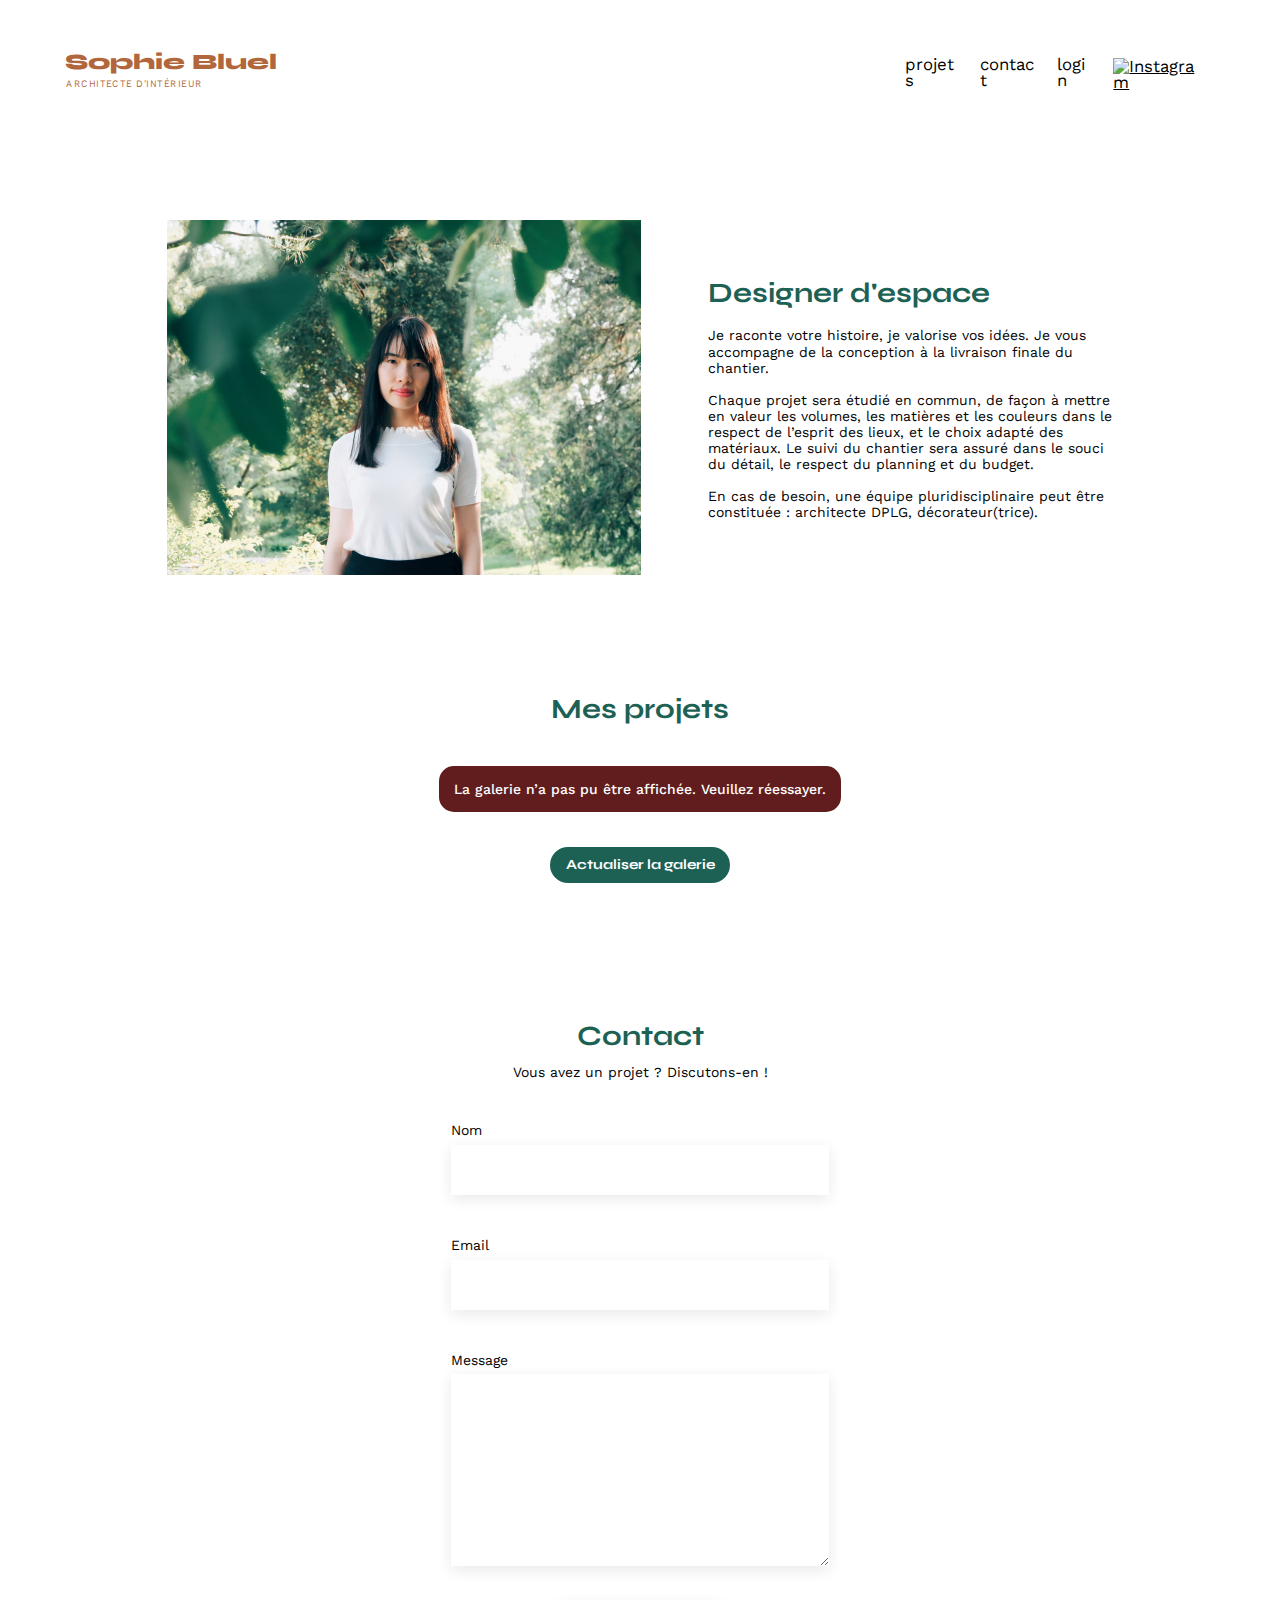
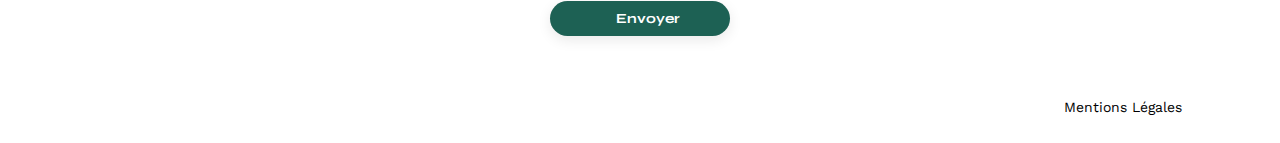
==== FrontEnd/index.html @ 15d053c8 "(minor changes)" ====
<!DOCTYPE html>
<html lang="fr">

<head>
    <meta charset="UTF-8">
    <title>Sophie Bluel - Architecte d'intérieur</title>
    <meta name="viewport" content="width=device-width, initial-scale=1.0">
    <link rel="preconnect" href="https://fonts.googleapis.com">
    <link rel="preconnect" href="https://fonts.gstatic.com" crossorigin>
    <link
        href="https://fonts.googleapis.com/css2?family=Syne:wght@400;500;700;800&family=Work+Sans:wght@400;500;700;800&display=swap"
        rel="stylesheet">
    <meta name="description"
        content="Sophie Bluel est l'architecte d'intérieur pour faire briller vos idées. Retrouvez ici ses meilleures conceptions : objets, appartements, hôtels et restaurants !">
    <link rel="stylesheet" href="./assets/style.css">

    <script src="./assets/js/modules/config.js" defer></script>
    <script src="./assets/js/modules/errorHandling/failedToLoad.js" defer></script>
    <script src="./assets/js/modules/gui/errorBox.js" defer></script>
    <script src="./assets/js/modules/gui/toast.js" defer></script>
    <script src="./assets/js/modules/localStorage/localStorage.js" defer></script>
    <script src="./assets/js/modules/crud/crud.js" defer></script>
    <script src="./assets/js/modules/context/userContext.js" defer></script>
    <script src="./assets/js/modules/context/galleryCacheContext.js" defer></script>
    <script src="./assets/js/modules/gui/editor.js" defer></script>
    <script src="./assets/js/gallery.js" defer></script>
</head>

<body>
    <header id="header">
        <div class="editor-banner-wrapper is-editor-element hidden-editor-element" aria-hidden="true">
            <div class="editor-banner prevent-select is-editor-element hidden-editor-element" aria-hidden="true">
                <div class="editor-banner-component">
                    <img class="edit-icon" src="./assets/icons/button-edit-white.svg" alt="Icône de l'éditeur">
                    <span class="editor-banner-label">Mode édition</span>
                    <button class="is-btn is-narrow confirm-changes-btn close-editor">publier les changements</button>
                </div>
            </div>
        </div>
        <section class="header">
            <h1 class="prevent-select">Sophie Bluel <span>Architecte d'intérieur</span></h1>
            <nav class="navbar-menu">
                <ul class="navbar-menu-elements">
                    <li><a href="./index.html" class="navbar-item reset-text-decoration">projets</a></li>
                    <li><a href="./index.html#contact" class="navbar-item reset-text-decoration"
                            onclick="scrollToFooter()">contact</a></li>
                    <li><a href="./login.html" class="navbar-item reset-text-decoration" id="log-user-btn">login</a>
                    </li>
                    <li><a href="https://instagram.com/" target="_blank" rel="nofollow"><img
                                src="./assets/icons/button-instagram.svg" alt="Instagram" class="navbar-img"></a></li>
                </ul>
            </nav>
        </section>
    </header>
    <div class="main-wrapper">
        <main id="main" class="main">
            <div id="introduction" class="introduction">
                <figure class="introduction-figure">
                    <img class="introduction-picture" src="./assets/images/sophie-bluel.png"
                        alt="Photo de Sophie Bluel">
                    <div class="prevent-select edit-component introduction-img-btn is-editor-element hidden-editor-element"
                        aria-hidden="true"><a href="#" class="open-editor"><img class="edit-icon"
                                src="./assets/icons/button-edit-black.svg"
                                alt="Icône de l'éditeur"><span>modifier</span></a>
                    </div>
                </figure>
                <article class="introduction-article">
                    <div class="prevent-select edit-component description-edit-btn is-editor-element hidden-editor-element"
                        aria-hidden="true"><a href="#" class="open-editor"><img class="edit-icon"
                                src="./assets/icons/button-edit-black.svg"
                                alt="Icône de l'éditeur"><span>modifier</span></a>
                    </div>
                    <div class="introduction-article-container">
                        <h2>Designer d'espace</h2>
                        <p>Je raconte votre histoire, je valorise vos idées. Je vous accompagne de la conception à la
                            livraison
                            finale du chantier.</p>
                        <p>Chaque projet sera étudié en commun, de façon à mettre en valeur les volumes, les matières et
                            les
                            couleurs dans le respect de l’esprit des lieux, et le choix adapté des matériaux. Le suivi
                            du
                            chantier sera assuré dans le souci du détail, le respect du planning et du budget.</p>
                        <p>En cas de besoin, une équipe pluridisciplinaire peut être constituée : architecte DPLG,
                            décorateur(trice).</p>
                    </div>
                </article>
            </div>
            <section id="portfolio" class="portfolio">
                <div class="portfolio-title-wrapper">
                    <h2>Mes projets</h2>
                    <div class="prevent-select edit-component gallery-edit-btn is-editor-element hidden-editor-element"
                        aria-hidden="true"><a href="#" class="open-editor"><img class="edit-icon"
                                src="./assets/icons/button-edit-black.svg"
                                alt="Icône de l'éditeur"><span>modifier</span></a>
                    </div>
                </div>
                <nav id="filter-by-category-component" class="filter-by-category-component hide-when-editor-enabled">
                    <!-- Dynamic Content -->
                </nav>
                <div id="gallery-component" class="gallery">
                    <!-- Dynamic Content -->
                </div>
            </section>
            <section id="contact" class="contact form">
                <h2>Contact</h2>
                <p>Vous avez un projet ? Discutons-en !</p>
                <form action="#" method="post">
                    <label for="name">Nom</label>
                    <input type="text" name="name" id="name" required>
                    <label for="email">Email</label>
                    <input type="email" name="email" id="email" required>
                    <label for="message">Message</label>
                    <textarea name="message" id="message" cols="30" rows="11" required></textarea>
                    <input type="submit" value="Envoyer" class="is-btn is-narrow">
                </form>
            </section>
            <div id="toasts-component" class="toasts-component">
                <!-- Dynamic Content -->
            </div>

            <div class="editor-component modal-wrapper" aria-hidden="true" aria-labelledby="modal-title">
                <div class="modal">
                    <div class="modal-head">
                        <button class="editor-head-gui-element modal-go-back-editor"><img src="./assets/icons/button-back.svg" alt="Bouton retour"></a>
                        <button class="editor-head-gui-element close-editor"><img src="./assets/icons/button-close.svg" alt="Bouton fermer"></a>
                    </div>
                    <div class="modal-content">
                        <div class="modal-dynamic-content modal-state-1">
                            <div class="modal-dynamic-content-main">
                            <h1 id="modal-title">Galerie photo</h1>
                            <div class="modal-gallery">
                                <!-- Dynamic Content -->
                            </div>
                            </div>
                            <div class="modal-bottom">
                                <hr>
                                <button class="is-btn is-narrow modal-add-work-button">Ajouter une photo</button>
                                <div class="modal-gallery-delete-all-button-wrapper">
                                    <a href="#" class="modal-gallery-delete-all-button">Supprimer la galerie</a>
                                </div>
                            </div>
                        </div>

                        <div class="modal-dynamic-content modal-state-2">
                            <h1 id="modal-title">Ajout photo</h1>
                            <div class="add-photo-box">
                                <div class="add-photo-box-placeholder">
                                    <img class="picture-placeholder" src="./assets/icons/placeholder-picture.svg"
                                        alt="Bouton ajouter une image">
                                    <button>+ Ajouter photo</button>
                                    <p>jpg, png : 4mo max</p>
                                </div>
                            </div>
                            <form action="#" method="post" class="send-img form">
                                <label for="name">Titre</label>
                                <input type="text" name="name" id="name" required>
                                <label for="category-select">Catégorie</label>
                                <select class="select" name="categories" id="category-select">
                                    <option value="" selected disabled hidden></option>
                                    <option value="category-1">Objets</option>
                                    <option value="category-2">Appartements</option>
                                    <option value="category-3">Hôtels & restaurants</option>
                                </select>
                                <hr>
                                <button class="is-btn is-narrow">Valider</button>
                            </form>
                        </div>
                    </div>
                </div>
            </div>
        </main>

        <footer class="footer">
            <nav>
                <ul>
                    <li><a href="#" class="reset-text-decoration">Mentions Légales</a></li> <!-- {ToDo: not the scope of the project's iteration} -->
                </ul>
            </nav>
        </footer>
    </div>
</body>

</html>
---- FrontEnd/assets/style.css ----
/*
   [CSS] Sophie Bluel Portfolio v1.0
   This codebase is designed for the lastest Gecko & Blink based browsers only.
   Free for non commercial and commercial use. Just beware of cheating if you're into OC... 😏
   Use CTRL+F `§` & CTRL+F `***` to navigate throughout this CSS file sections.
   {REM} Responsive is NOT required in this project. -> 0 responsive behaviour.
*/

/*** A. Macro */
/* ⚙️ [§ A.1) Global Configuration] */
/* (You can edit the lines which are underneath this one as you wish) */
:root {
    /* Configuration.globalLayout => Font */
    --portfolio-body-font: 'Work Sans';
    --portfolio-titles-font: 'Syne';

    /* Configuration.globalLayout => Font size */
    --portfolio-body-font-size: .874em;

    /* Configuration.globalLayout => Font weight aliases */
    --portfolio-fw-regular: 400;
    --portfolio-fw-semibold: 500;
    --portfolio-fw-bold: 700;
    --portfolio-fw-bolder: 800;

    /* Configuration.chart => Static Colors */
    --portfolio-colors-white: #FFF;
    --portfolio-colors-black: #000;
    --portfolio-colors-green: #1D6154;
    --portfolio-colors-brown: #B1663C;
    --portfolio-colors-red: #D65353;

    /* Configuration.chart => FX Colors */
    --portfolio-colors-darkgreen: #0E2F28;
    --portfolio-colors-orange: #61381D;
    --portfolio-colors-blue: #1D4361;
    --portfolio-colors-darkred: #611D1D;

    /* Configuration.globalLayout => Margins/max-width */
    --portfolio-page-margin: 50px;
    --portfolio-max-width: 1140px;

    /* Configuration.globalLayout => Navbar */
    --portfolio-navbar-item-hover-fw: var(--portfolio-fw-bold);

    /* Configuration.globalLayout => Buttons */
    --portfolio-chart-button-font-color: var(--portfolio-colors-white);
    --portfolio-chart-button-bg-color: var(--portfolio-colors-green);
    --portfolio-chart-button-bg-color-hover: var(--portfolio-colors-darkgreen);
    --portfolio-chart-button-default-font-weight: var(--portfolio-fw-bold);

    /* Configuration.filtersLayout */
    --portfolio-chart-active-filter-button-bg-hover: var(--portfolio-colors-green);
    --portfolio-chart-active-filter-button-bg-color: var(--portfolio-colors-white);
    --portfolio-chart-inactive-filter-button-bg: var(--portfolio-colors-white);
    --portfolio-chart-inactive-filter-button-bg-hover: var(--portfolio-colors-green);
    --portfolio-chart-inactive-filter-button-font-color: var(--portfolio-colors-green);

    /* Configuration.boxesLayout */
    --portfolio-chart-info-box-bg-color: var(--portfolio-colors-blue);
    --portfolio-chart-error-box-bg-color: var(--portfolio-colors-darkred);
    --portfolio-chart-warning-box-bg-color: var(--portfolio-colors-orange);
    --portfolio-chart-box-bg-color: var(--portfolio-colors-green);

    /* Configuration.titlesLayout */
    --portfolio-title-fw: var(--portfolio-fw-bolder);
    --portfolio-title-color: var(--portfolio-colors-brown);
    --portfolio-chart-title-default-font-weight: var(--portfolio-fw-bold);

    /* Configuration.subtitlesLayout */
    --portfolio-chart-subtitle-font-color: var(--portfolio-colors-green);

    /* Configuration.editorBanner */
    --portfolio-editorbanner-bg-color: var(--portfolio-colors-black);
    --portfolio-editorbanner-font-color: var(--portfolio-colors-white);

    /* Configuration.editorBanner => Confirm changes button */
    --portfolio-editorbanner-confirm-changes-btn-bg-color: var(--portfolio-colors-white);
    --portfolio-editorbanner-confirm-changes-btn-font-color: var(--portfolio-colors-black);
    --portfolio-editorbanner-confirm-changes-btn-bg-color-hover: var(--portfolio-colors-darkgreen);
    --portfolio-editorbanner-confirm-changes-btn-font-color-hover: var(--portfolio-colors-white);
    --portfolio-editorbanner-confirm-changes-btn-padding: .75em 1.65em;
    --portfolio-editorbanner-min-height: 60px;

    /* Configuration.modal => Delete button color */
    --portfolio-modal-delete-button-font-color: var(--portfolio-colors-red);
}

/* 🧰 [§ A.2) i. Reset CSS => 📖 https://tinyurl.com/reset-css] */
* {
    box-sizing: border-box;
    /* [📖 https://tinyurl.com/border-box] */
    min-width: 0;
    /* [📖 https://tinyurl.com/flex-min-width-0] */
    margin: 0;
    padding: 0;
    font: inherit;
    color: inherit;
    font-size: 100%;
    vertical-align: baseline;
}

body {
    display: flex;
    flex-direction: column;
    min-height: 100vh;
    margin: auto;
    font-family: var(--portfolio-body-font), sans-serif;
    font-size: var(--portfolio-body-font-size);
    line-height: 1rem;
    font-weight: var(--portfolio-fw-regular);
    overflow-wrap: break-word;
}

ol,
ul {
    list-style-type: none;
}

/* ✨ [§ A.3) Animations] */
@keyframes galleryFadeIn {
    0% {
        opacity: 0;
    }

    25% {
        opacity: 0;
    }

    100% {
        opacity: 1;
    }
}

@keyframes galleryLoading {
    0% {
        opacity: .8;
    }

    100% {
        opacity: .2;
    }
}

.toasts-component>.is-toast:nth-child(1) {
    --nth-child: 1;
}

.toasts-component>.is-toast:nth-child(2) {
    --nth-child: 2;
}

.toasts-component>.is-toast:nth-child(3) {
    --nth-child: 3;
}

.toasts-component>.is-toast:nth-child(4) {
    --nth-child: 4;
}

.toasts-component>.is-toast:nth-child(n + 5) {
    --nth-child: 5;
}

.gallery>.gallery-figure:nth-child(1) {
    --nth-child: 1;
}

.gallery>.gallery-figure:nth-child(2) {
    --nth-child: 2;
}

.gallery>.gallery-figure:nth-child(3) {
    --nth-child: 3;
}

.gallery>.gallery-figure:nth-child(4) {
    --nth-child: 4;
}

.gallery>.gallery-figure:nth-child(n + 5) {
    --nth-child: 5;
}

.gallery>.gallery-figure {
    animation: galleryFadeIn calc(.4s * var(--nth-child)) ease-in;
}

body > *:not(header, .modal-wrapper) {
    animation: galleryFadeIn .7s ease-in-out;
}

.header {
    animation: galleryFadeIn .4s ease-in-out;
}

/* 🧰 [§ A.4) Utilitary classes] */
.is-btn {
    --_background-color: var(--portfolio-chart-button-bg-color);
    font-family: var(--portfolio-titles-font), serif;
    font-weight: var(--portfolio-chart-button-default-font-weight);
    color: var(--portfolio-chart-button-font-color);
    background-color: var(--_background-color);
    border-color: var(--_background-color);
    margin: 2em auto;
    width: 180px;
    text-align: center;
    margin-top: 35px;
    border-radius: 60px;
    border: none;
    padding: 10px;
}

.is-btn:hover {
    --_background-color: var(--portfolio-chart-button-bg-color-hover);
    cursor: pointer;
    color: var(--portfolio-chart-button-font-color);
}

.reset-text-decoration {
    text-decoration: none;
    color: inherit;
}

.prevent-select {
    user-select: none;
}

/* ⛔ Do NOT edit the code BELOW this line unless you know what you are doing */
/* ⛔ Do NOT edit the code BELOW this line unless you know what you are doing */
/* ⛔ Do NOT edit the code BELOW this line unless you know what you are doing */

/*** B. Desktop */
/* 📚 [§ B.1) Semantic tags] */
section {
    margin: var(--portfolio-page-margin) 0;
}

h1 {
    display: flex;
    flex-direction: column;
    font-family: var(--portfolio-titles-font), serif;
    font-size: 1.58em;
    font-weight: var(--portfolio-title-fw);
    color: var(--portfolio-title-color);
    line-height: 1em;
}

h1>span {
    position: relative;
    text-transform: uppercase;
    font-family: var(--portfolio-body-font), sans-serif;
    font-weight: var(--portfolio-fw-regular);
    font-size: .45em;
    letter-spacing: .1em;
    transform: scale(.92, 1);
    left: -3.5%;
}

h2 {
    font-size: 2em;
}

h2,
h3,
h4,
h5,
h6 {
    font-family: var(--portfolio-titles-font), serif;
    font-weight: var(--portfolio-chart-title-default-font-weight);
    color: var(--portfolio-chart-inactive-filter-button-font-color);
}

/* 🏷️ [§ B.2) Other HTML Tags styling] */
a:hover {
    color: var(--portfolio-title-color);
}

/*** C. Website base */
/* 🍬 [§ C.1) Wrapper] */
.main-wrapper {
    width: var(--portfolio-max-width);
    display: flex;
    flex-direction: column;
    flex: 1;
    margin: auto;
    margin-bottom: 0;
    margin-top: 0;
}

/* 🍔 [§ C.2) Navbar] */
.header {
    --_margin-delta: 22px;
    display: flex;
    justify-content: space-between;
    margin: var(--portfolio-page-margin) auto;
    min-width: 1150px;
    max-width: var(--portfolio-max-width);
}

.navbar-menu-elements>* {
    padding: 0 10px;
    font-size: 1.2em;
}

.navbar-item:hover {
    font-weight: var(--portfolio-navbar-item-hover-fw);
    color: inherit;
}

.navbar-menu {
    display: flex;
    align-items: center;
    height: 42px;
}

.navbar-menu-elements .navbar-img {
    --_height: 21px;
    position: relative;
    height: var(--_height);
    top: calc(var(--_height) * .1);
}

.navbar-menu-elements {
    display: flex;
    align-items: center;
    list-style-type: none;
    justify-content: space-between;
    width: 320px;
}

/* 👋 [§ C.3) Introduction section] */
.introduction {
    display: flex;
    align-items: center;
    justify-content: space-between;
    margin-bottom: calc(var(--portfolio-page-margin) * 2.5);
    margin-top: calc(var(--portfolio-page-margin) * 1.5);
}

.introduction .introduction-figure {
    flex-basis: 53%;
}

.introduction .introduction-picture {
    display: block;
    height: auto;
    width: 94.5%;
}

.introduction-article {
    display: flex;
    position: relative;
    flex-direction: column;
    align-self: stretch;
    top: 65px;
    max-width: 42.8%;
    height: 30%;
}

.introduction-article p {
    margin-top: 5px;
}

.introduction-article-container {
    position: relative;
    display: flex;
    flex-direction: column;
    align-self: stretch;
    line-height: 1.15em;
    gap: .8em;
}

.introduction-article-container h2 {
    margin-bottom: 10px;
}

/* ✅ [§ C.4) i. Filters component] */
.filter-by-category-component {
    display: flex;
    justify-content: center;
    gap: 0 1em;
}

.filter-btn {
    border: 1px solid var(--portfolio-chart-inactive-filter-button-font-color);
    font-size: 1em;
    margin: 0;

    color: var(--portfolio-chart-inactive-filter-button-font-color);
    background-color: var(--portfolio-chart-inactive-filter-button-bg);
    padding: 8px 1%;
    min-width: 100px;
}

.filter-btn:hover {
    color: var(--portfolio-chart-button-font-color);
    background-color: var(--portfolio-chart-button-bg-color-hover);
    border-color: var(--portfolio-chart-button-bg-color-hover);
}

.filter-btn.is-active {
    background-color: var(--portfolio-chart-active-filter-button-bg-hover);
    border-color: var(--portfolio-chart-active-filter-button-bg-hover);
    color: var(--portfolio-chart-active-filter-button-bg-color);
}

/* 🖼️ [§ C.4) ii. Portfolio section] */
.main {
    width: 83%;
    margin: auto;
    margin-top: 0;
}

.portfolio {
    margin-bottom: calc(var(--portfolio-page-margin) * 1.3);
}

.portfolio-title-wrapper {
    position: relative;
    display: flex;
    justify-content: center;
    margin-bottom: 3.5em;
}

.gallery {
    width: 100%;
    display: grid;
    grid-template-columns: repeat(3, 1fr);
    grid-column-gap: .9rem;
    grid-row-gap: 20px;
    margin-top: 3.7em;
}

.gallery.failed-to-fetch {
    display: flex;
    justify-content: center;
}

.gallery-figure {
    margin: auto;
}

.gallery-figure img {
    height: 407px;
    width: 305px;
    object-fit: cover;
    margin-bottom: .5em;
}

/* ✉️ [§ C.5) Contact section] */
.form {
    display: flex;
    flex-direction: column;
    margin: auto;
    align-items: center;
}

.form h2 {
    margin-bottom: 20px;
}

.form form {
    text-align: left;
    display: flex;
    flex-direction: column;
    width: 40%;
}

.form input {
    height: 50px;
    font-size: 1.2em;
    border: none;
    box-shadow: 0px 4px 14px rgba(0, 0, 0, .09);
    text-indent: 12pt;
}

.form label {
    margin: 3em 0 .5em 0;
}

.form textarea {
    border: none;
    box-shadow: 0px 4px 14px rgba(0, 0, 0, .09);
    padding: 8px;
}

.form input.is-narrow {
    height: 35px;
    font-size: 1em;
}

/*** D. Dynamic components */
/* 📦 [§ D.1) Boxes] */
.is-box {
    background-color: var(--portfolio-chart-buttons-font-color);
    color: var(--portfolio-chart-button-font-color);
    font-weight: var(--portfolio-fw-semibold);
    padding: 15px;
    border-radius: 15px;
    max-width: 45vw;
    margin: auto;
    text-align: center;
}

.is-box.error-box {
    background-color: var(--portfolio-chart-error-box-bg-color);
}

.is-box.warning-box {
    background-color: var(--portfolio-chart-warning-box-bg-color);
}

/* 🥞 [§ D.2) Toasts] */
.toasts-component {
    display: flex;
    flex-direction: column;
    align-items: center;
    position: absolute;
    bottom: 0;
    left: 0;
    width: 100%;
}

.is-toast {
    --_default-min-width: 250px;
    --_delta: 50px;
    --_fadein-duration: .5s;
    --_fadeout-duration: 1s;
    --_movein-duration: .7s;
    --_moveout-duration: 1s;
    opacity: 0;
    margin: auto;
    font-weight: var(--portfolio-fw-semibold);
    min-width: var(--_default-min-width);
    background-color: var(--portfolio-chart-box-bg-color);
    color: var(--portfolio-chart-button-font-color);
    text-align: center;
    border-radius: 2px;
    padding: 16px;
    z-index: 2;
    bottom: 0;
    position: fixed;
    transition: bottom var(--_movein-duration), opacity var(--_fadeout-duration);
}

.is-toast.show {
    opacity: 1;
    bottom: calc(var(--_delta) * var(--nth-child));
    transition: bottom var(--_moveout-duration), opacity var(--_fadein-duration);
}

.is-toast.error-box {
    background-color: var(--portfolio-chart-error-box-bg-color);
}

.is-toast.warning-box {
    background-color: var(--portfolio-chart-warning-box-bg-color);
}

.is-toast.info-box {
    background-color: var(--portfolio-chart-info-box-bg-color);
}

/*** E. Footer */
.footer {
    display: flex;
    align-items: flex-end;
    justify-content: flex-end;
    align-self: flex-end;
    margin: 2em;
    margin-top: 2.5em;
}

/*** F. Editor */
/* 🔝 [§ F. 1) Editor banner] */
.editor-banner-wrapper {
    position: relative;
    min-height: var(--portfolio-editorbanner-min-height);
}

.editor-banner {
    display: flex;
    position: fixed;
    justify-content: center;
    align-items: center;
    min-height: var(--portfolio-editorbanner-min-height);
    min-width: 100%;
    z-index: 1;
    background-color: var(--portfolio-editorbanner-bg-color);
    color: var(--portfolio-editorbanner-font-color);
}

.editor-banner-component {
    display: flex;
    justify-content: center;
    align-items: center;
    height: 63.33%;
    width: 367px;
}

.editor-banner-component .editor-banner-label {
    font-size: 1.1em;
    font-weight: var(--portfolio-fw-regular);
}

.confirm-changes-btn {
    font-family: var(--portfolio-body-font), sans-serif;
    font-size: 1em;
    width: auto;
    padding: var(--portfolio-editorbanner-confirm-changes-btn-padding);
    margin: auto;
    margin-right: 0;
    background-color: var(--portfolio-editorbanner-confirm-changes-btn-bg-color);
    color: var(--portfolio-editorbanner-confirm-changes-btn-font-color);
}

.confirm-changes-btn:hover {
    background-color: var(--portfolio-editorbanner-confirm-changes-btn-bg-color-hover);
    color: var(--portfolio-editorbanner-confirm-changes-btn-font-color-hover);
}

/* 👁️ [§ F. 2) Visibility default state] */
.hidden-editor-element {
    visibility: hidden !important;
    min-height: 1px !important;
    max-height: 1px !important;
}

/* ✍️ [§ F. 3) Edit buttons] */
.edit-icon {
    height: 19px;
    width: auto;
    margin-left: 0;
    margin-right: 10px;
}

.edit-component {
    display: flex;
    align-items: center;
}

.edit-component span {
    position: relative;
    top: 1px;
}

.open-editor {
    display: flex;
    align-items: center;
    text-decoration: none;
}

.open-editor:hover {
    font-weight: var(--portfolio-navbar-item-hover-fw);
    color: inherit;
}

.editor-banner-component .edit-icon {
    position: relative;
    top: -.10em;
}

.description-edit-btn {
    position: absolute;
    top: -20%;
}

.edit-component.introduction-img-btn {
    position: relative;
    top: 15px;
}

.edit-component.gallery-edit-btn {
    position: absolute;
    right: 29%;
    top: -11%;
}

/*** G. Login Page */
.login {
    display: flex;
    align-items: center;
    margin: auto;
    margin-top: 100px;
}

.forgotten-password {
    color: inherit;
    font-weight: var(--portfolio-fw-semibold);
}

/*** H. Modal box */
.modal-wrapper {
    --_padding: 20px;

    position: fixed;
    display: flex;
    align-items: center;
    justify-content: center;
    top: var(--portfolio-editorbanner-min-height);
    left: 0;
    width: 100%;
    height: calc(100vh - var(--portfolio-editorbanner-min-height));
    background: rgba(0, 0, 0, .8);
}

.modal {
    position: relative;
    overflow: auto;
    width: 43.75vw;
    min-height: 74vh;
    max-height: calc(100vh - 95px);
    padding: 20px;
    background-color: #FFF;
    border-radius: 10px;
}

.modal h1 {
    font-size: 1.85em;
    color: inherit;
    font-family: var(--portfolio-body-font);
    font-weight: var(--portfolio-fw-regular);
    text-align: center;
    margin-bottom: 35px;
}

.modal hr {
    width: 100%;
    margin-top: 50px;
    opacity: .4;
}

.modal-dynamic-content {
    display: flex;
    flex-direction: column;
    justify-content: center;
    align-items: center;
    height: 100%;
}

.modal-dynamic-content-main {
    flex-basis: 100%;
    width: 100%;
    align-self: flex-start;
}

.modal .modal-gallery {
    display: grid;
    grid-template-columns: repeat(5, 1fr);
    grid-column-gap: .9rem;
    grid-row-gap: 20px;
}

.modal .modal-gallery img {
    width: 100%;
    height: 100%;
    object-fit: cover;
}

.modal .modal-gallery-element {
    position: relative;
    display: flex;
    flex-direction: column;
    min-width: 5vw;
    min-height: 100px;
}

.modal .modal-gallery-element-btns {
    width: 100%;
    position: absolute;
    display: flex;
    align-self: center;
    justify-content: flex-end;
    flex-wrap: wrap;
}

.modal .modal-gallery-element-btns a {
    background: var(--portfolio-editorbanner-bg-color);
    border-radius: 3px;
    margin-right: 3px;
    margin-top: 5px;
    height: 20px;
    width: 20px;
}

.modal .modal-gallery-element-btns img {
    height: 100%;
    width: 100%;
    object-fit: cover;
}

.modal .modal-gallery-element-img {
    margin-bottom: 2px;
}

.modal-bottom {
    width: 100%;
}

.modal-gallery-trash-btn {
    padding: 3px;
}

.modal-gallery-move-btn {
    padding: 2px;
}

.modal-head {
    position: relative;
    display: flex;
    width: 100%;
    justify-content: space-between;
}

.modal .modal-gallery-delete-all-button-wrapper {
    text-align: center;
}

.modal .modal-bottom button {
    display: flex;
    align-items: center;
    justify-content: center;
    width: 100%;
    max-width: 237px;
    margin: 2.4em auto;
    margin-bottom: 1.5em;
}

.modal .modal-bottom div {
    margin: auto;
    margin-bottom: 20px;
}

.modal .modal-gallery a {
    text-decoration: none;
    color: inherit;
    margin-top: 3px;
    font-size: .9em;
}

.modal .modal-gallery a:hover {
    font-weight: var(--portfolio-navbar-item-hover-fw);
}

.modal .modal-bottom a {
    text-decoration: none;
    color: var(--portfolio-modal-delete-button-font-color);
}

.send-img {
    display: flex;
    align-self: stretch;
    align-items: inherit;
    margin: auto;
}

.modal .add-photo-box {
    display: flex;
    flex-direction: column;
    justify-content: center;
    align-items: center;
    width: 100%;
    background: #E8F1F6;
    padding-bottom: 20px;
}

.modal .add-photo-box p {
    margin-top: 5px;
    font-size: .7em;
}

.modal .add-photo-box button {
    padding: .7em 2.5em;
    border: 0;
    border-radius: 50px;
    background-color: #CBD6DC;
    color: #306685;
}

.modal .picture-placeholder {
    object-fit: cover;
    margin: 2em 0;
    margin-bottom: 1em;
}

.modal .modal-content {
    width: 76%;
    height: calc(100% - 50px);
    margin: 0 auto;
}

/* Focus trap (hack in the matrix) */
.editor-banner:not(:focus-within) {
    background: rgb(0, 0, 1);
    transition: background 0.01s;
}

/* Focus trap (hack in the matrix) */
.modal-wrapper[aria-modal="true"]:not(:focus-within) {
    background: rgba(0, 0, 1, .8);
    transition: background 0.01s;
}

/*** I. Javascript patches, do NOT use it in your HTML */
.js-monkey-patch-flex-column {
    flex-direction: column !important;
}

.js-monkey-patch-display-flex {
    display: flex !important;
}

.js-monkey-patch-display-none {
    display: none !important;
}

.js-monkey-patch-loading {
    animation: galleryLoading .8s ease-in-out infinite !important;
}

.js-monkey-patch-remove-animations {
    animation: none !important;
}
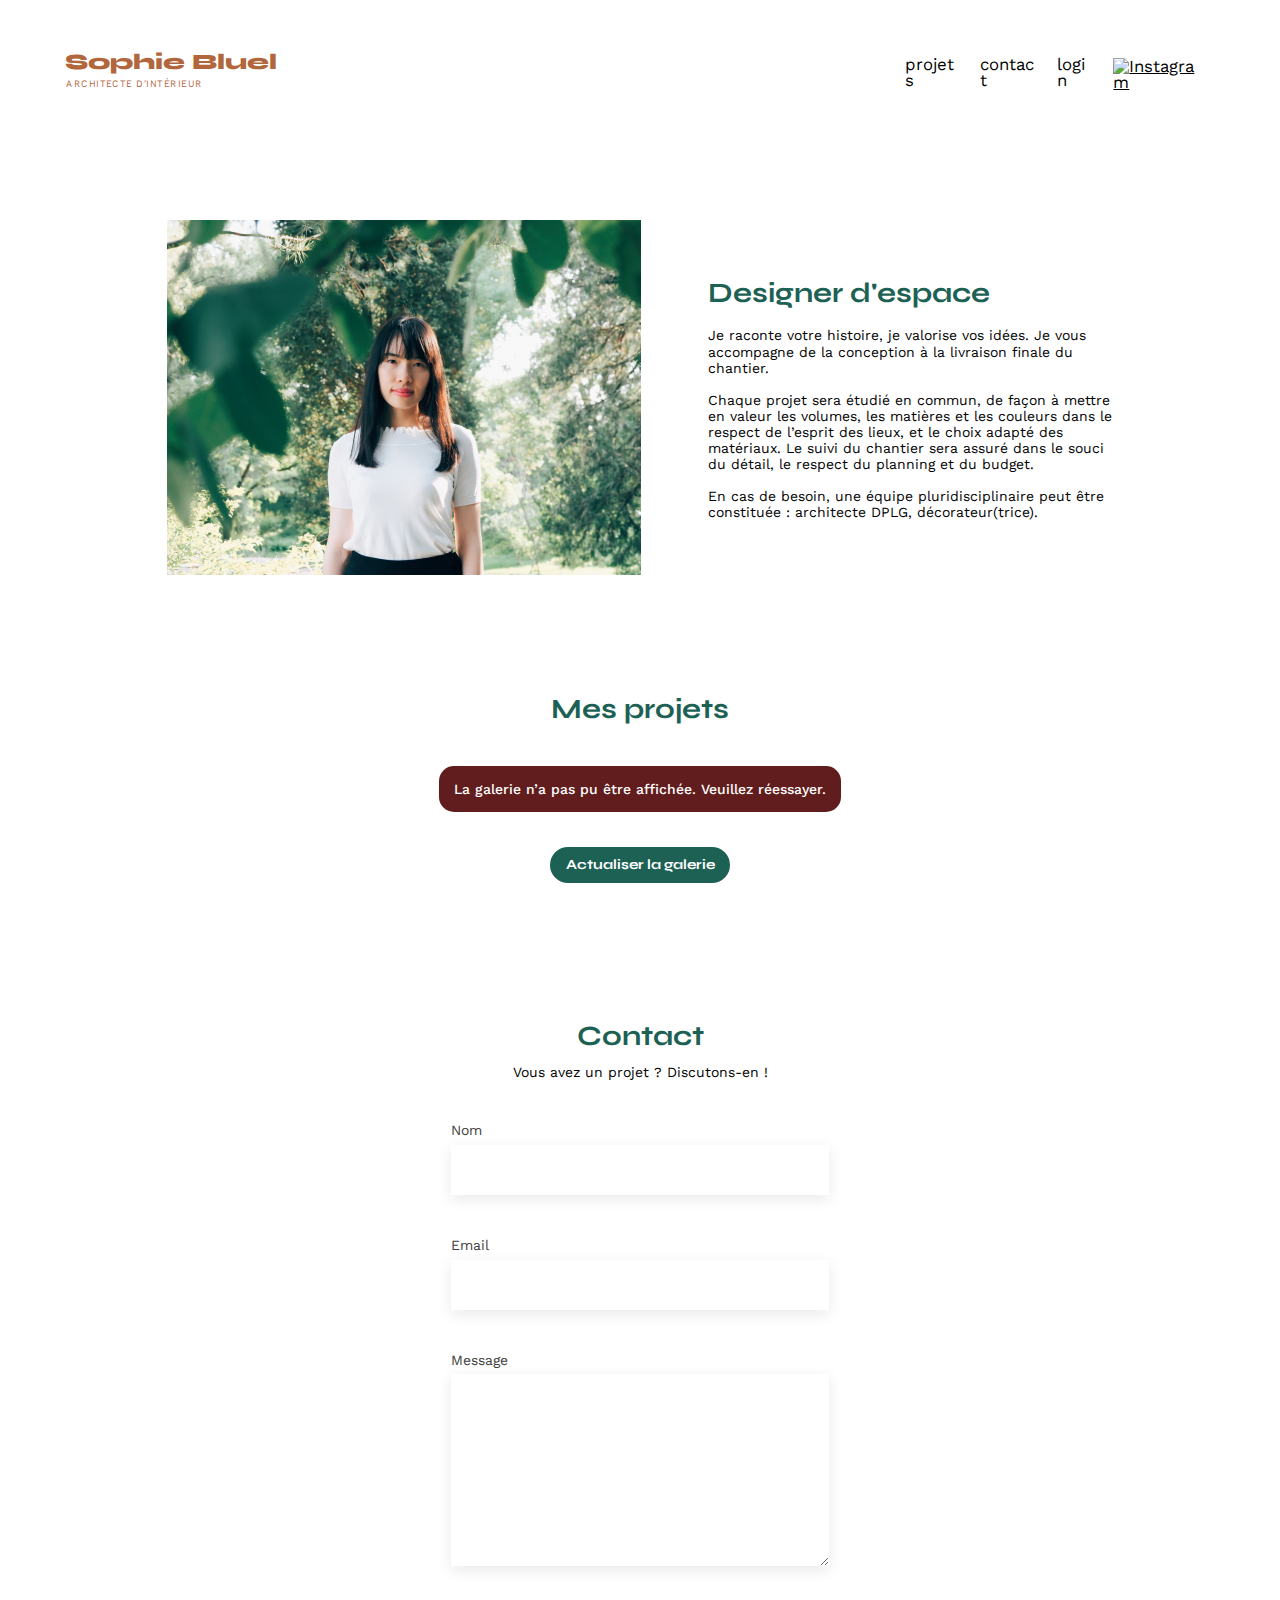
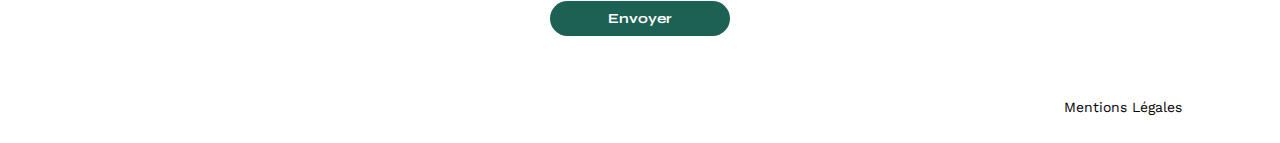
==== commit 54f811b8: "add: send img input integrated" ====
--- a/FrontEnd/index.html
+++ b/FrontEnd/index.html
@@ -118,16 +118,16 @@
                 <!-- Dynamic Content -->
             </div>
 
-            <div class="editor-component modal-wrapper" aria-hidden="true" aria-labelledby="modal-title">
+            <div class="editor-component modal-wrapper" aria-hidden="true">
                 <div class="modal">
                     <div class="modal-head">
-                        <button class="editor-head-gui-element modal-go-back-editor"><img src="./assets/icons/button-back.svg" alt="Bouton retour"></a>
-                        <button class="editor-head-gui-element close-editor"><img src="./assets/icons/button-close.svg" alt="Bouton fermer"></a>
+                        <button class="editor-head-gui-element modal-go-back-editor"><img src="./assets/icons/button-back.svg" alt="Bouton retour"></button>
+                        <button class="editor-head-gui-element close-editor"><img src="./assets/icons/button-close.svg" alt="Bouton fermer"></button>
                     </div>
                     <div class="modal-content">
                         <div class="modal-dynamic-content modal-state-1">
                             <div class="modal-dynamic-content-main">
-                            <h1 id="modal-title">Galerie photo</h1>
+                            <h1 id="modal-title-photo-gallery" class="modal-title">Galerie photo</h1>
                             <div class="modal-gallery">
                                 <!-- Dynamic Content -->
                             </div>
@@ -142,22 +142,23 @@
                         </div>
 
                         <div class="modal-dynamic-content modal-state-2">
-                            <h1 id="modal-title">Ajout photo</h1>
-                            <div class="add-photo-box">
-                                <div class="add-photo-box-placeholder">
-                                    <img class="picture-placeholder" src="./assets/icons/placeholder-picture.svg"
-                                        alt="Bouton ajouter une image">
-                                    <button>+ Ajouter photo</button>
-                                    <p>jpg, png : 4mo max</p>
+                            <h1 id="modal-title-add-photo" class="modal-title">Ajout photo</h1>
+                            <form class="send-img form">
+                                <div class="add-photo-box">
+                                    <div class="add-photo-box-placeholder">
+                                        <img class="picture-placeholder" src="./assets/icons/placeholder-picture.svg"
+                                            alt="Bouton ajouter une image">
+                                        <label for="add-file-input" class="add-file-btn">+ Ajouter photo</label>
+                                        <input name="add-file-input" id="add-file-input" class="add-file-input" type="file" title="" value="" required>
+                                        <p>jpg, png : 4mo max</p>
+                                    </div>
                                 </div>
-                            </div>
-                            <form action="#" method="post" class="send-img form">
-                                <label for="name">Titre</label>
-                                <input type="text" name="name" id="name" required>
+                                <label for="title">Titre</label>
+                                <input type="text" name="title" id="title" required>
                                 <label for="category-select">Catégorie</label>
                                 <select class="select" name="categories" id="category-select">
-                                    <option value="" selected disabled hidden></option>
-                                    <option value="category-1">Objets</option>
+                                    <option value="" label=" " selected disabled hidden></option>
+                                    <option value="category-1" id="option-categeo">Objets</option>
                                     <option value="category-2">Appartements</option>
                                     <option value="category-3">Hôtels & restaurants</option>
                                 </select>
@@ -180,4 +181,4 @@
     </div>
 </body>
 
-</html>+</html>
--- a/FrontEnd/assets/style.css
+++ b/FrontEnd/assets/style.css
@@ -36,6 +36,15 @@
     --portfolio-colors-blue: #1D4361;
     --portfolio-colors-darkred: #611D1D;
 
+    /* Configuration.forms => Forms */
+    --portfolio-forms-fields-font-size: 1.2em;
+    --portfolio-forms-fields-min-height: 50px;
+    --portfolio-forms-fields-shadow: 0px 4px 14px rgba(0, 0, 0, .09);
+    --portfolio-forms-fields-text-indent: 12pt;
+    --portfolio-forms-fields-bg-color: var(--portfolio-colors-white);
+    --portfolio-forms-labels-font-color: #3D3D3D;
+    --portfolio-forms-fields-font-color: #444;
+
     /* Configuration.globalLayout => Margins/max-width */
     --portfolio-page-margin: 50px;
     --portfolio-max-width: 1140px;
@@ -72,6 +81,7 @@
 
     /* Configuration.editorBanner */
     --portfolio-editorbanner-bg-color: var(--portfolio-colors-black);
+    --portfolio-editorbanner-pseudo-transition-bg-color: rgb(0, 0, 1);
     --portfolio-editorbanner-font-color: var(--portfolio-colors-white);
 
     /* Configuration.editorBanner => Confirm changes button */
@@ -82,8 +92,16 @@
     --portfolio-editorbanner-confirm-changes-btn-padding: .75em 1.65em;
     --portfolio-editorbanner-min-height: 60px;
 
-    /* Configuration.modal => Delete button color */
-    --portfolio-modal-delete-button-font-color: var(--portfolio-colors-red);
+    /* Configuration.modal => Colors */
+    --portfolio-modals-delete-button-font-color: var(--portfolio-colors-red);
+    --portfolio-modals-bg-color: var(--portfolio-colors-white);
+    --portfolio-modals-wrapper-bg-color: rgba(0, 0, 0, .8);
+    --portfolio-modals-wrapper-pseudo-transition-bg-color: rgba(0, 0, 1, .8);
+    --portfolio-modals-forms-font-size: calc(var(--portfolio-forms-fields-font-size) * .8);
+    --portfolio-modals-forms-font-color: #444;
+    --portfolio-modals-add-photo-box-bg-color: #E8F1F6;
+    --portfolio-modals-add-photo-button-bg-color: #CBD6DC;
+    --portfolio-modals-add-photo-button-font-color: #306685;
 }
 
 /* 🧰 [§ A.2) i. Reset CSS => 📖 https://tinyurl.com/reset-css] */
@@ -467,22 +485,29 @@
     width: 40%;
 }
 
-.form input {
-    height: 50px;
-    font-size: 1.2em;
+.form input:not([type="submit"]) {
     border: none;
-    box-shadow: 0px 4px 14px rgba(0, 0, 0, .09);
-    text-indent: 12pt;
+    background-color: var(--portfolio-forms-fields-bg-color);
+    font-size: var(--portfolio-forms-fields-font-size);
+    min-height: var(--portfolio-forms-fields-min-height);
+    box-shadow: var(--portfolio-forms-fields-shadow);
+    text-indent: var(--portfolio-forms-fields-text-indent);
 }
 
 .form label {
     margin: 3em 0 .5em 0;
+    color: var(--portfolio-forms-labels-font-color);
 }
 
 .form textarea {
     border: none;
-    box-shadow: 0px 4px 14px rgba(0, 0, 0, .09);
+    background-color: var(--portfolio-forms-fields-bg-color);
+    box-shadow: var(--portfolio-forms-fields-shadow);
     padding: 8px;
+}
+
+.form input:not([type="submit"]), .form select, .form textarea {
+    color: var(--portfolio-forms-fields-font-color);
 }
 
 .form input.is-narrow {
@@ -702,7 +727,7 @@
     left: 0;
     width: 100%;
     height: calc(100vh - var(--portfolio-editorbanner-min-height));
-    background: rgba(0, 0, 0, .8);
+    background: var(--portfolio-modals-wrapper-bg-color);
 }
 
 .modal {
@@ -712,8 +737,17 @@
     min-height: 74vh;
     max-height: calc(100vh - 95px);
     padding: 20px;
-    background-color: #FFF;
+    background-color: var(--portfolio-modals-bg-color);
     border-radius: 10px;
+}
+
+.editor-head-gui-element {
+    background: transparent;
+    border: none;
+}
+
+.editor-head-gui-element:hover {
+    cursor: pointer;
 }
 
 .modal h1 {
@@ -845,24 +879,66 @@
 
 .modal .modal-bottom a {
     text-decoration: none;
-    color: var(--portfolio-modal-delete-button-font-color);
+    color: var(--portfolio-modals-delete-button-font-color);
 }
 
 .send-img {
     display: flex;
     align-self: stretch;
-    align-items: inherit;
+    align-items: stretch;
+    width: 100%;
     margin: auto;
 }
 
+.send-img label:not(.add-file-btn) {
+    margin: 2em 0 .5em 0;
+}
+
+.send-img label.add-file-btn {
+    margin: 0;
+    padding: .7em 2.5em;
+    border: 0;
+    border-radius: 50px;
+    background-color: var(--portfolio-modals-add-photo-button-bg-color);
+    color: var(--portfolio-modals-add-photo-button-font-color);    
+    font-weight: var(--portfolio-fw-semibold);
+}
+
+.send-img.form input, .send-img.form select {
+    font-size: var(--portfolio-modals-forms-font-size);
+}
+
+.select {
+    border: none;
+    background-color: var(--portfolio-forms-fields-bg-color);
+    font-size: var(--portfolio-forms-fields-font-size);
+    min-height: var(--portfolio-forms-fields-min-height);
+    box-shadow: var(--portfolio-forms-fields-shadow);
+    text-indent: var(--portfolio-forms-fields-text-indent);
+
+    appearance: none;
+    background: url("./icons/button-expand.svg") no-repeat;
+    background-position: right 6.64% bottom 48%;
+}
+
 .modal .add-photo-box {
+    --_padding-bottom: 20px;
+    position: relative;
     display: flex;
     flex-direction: column;
     justify-content: center;
     align-items: center;
     width: 100%;
-    background: #E8F1F6;
-    padding-bottom: 20px;
+    min-height: 170px;
+    background: var(--portfolio-modals-add-photo-box-bg-color);
+    padding-bottom: var(--_padding-bottom);
+}
+
+.modal .add-photo-box-placeholder {
+    display: inherit;
+    flex-direction: inherit;
+    justify-content: inherit;
+    align-items: inherit;
 }
 
 .modal .add-photo-box p {
@@ -870,17 +946,21 @@
     font-size: .7em;
 }
 
-.modal .add-photo-box button {
-    padding: .7em 2.5em;
-    border: 0;
-    border-radius: 50px;
-    background-color: #CBD6DC;
-    color: #306685;
+.modal .add-photo-box .add-file-input {
+    position: absolute;
+    width: 100%;
+    height: calc(100% + var(--_padding-bottom));
+    opacity: 0;
+}
+
+.modal .add-photo-box .add-file-input:hover {
+    cursor: pointer;
 }
 
 .modal .picture-placeholder {
     object-fit: cover;
-    margin: 2em 0;
+    margin: 0;
+    margin-top: 1.5em;
     margin-bottom: 1em;
 }
 
@@ -892,14 +972,14 @@
 
 /* Focus trap (hack in the matrix) */
 .editor-banner:not(:focus-within) {
-    background: rgb(0, 0, 1);
-    transition: background 0.01s;
+    background: var(--portfolio-editorbanner-pseudo-transition-bg-color);
+    transition: background .01s;
 }
 
 /* Focus trap (hack in the matrix) */
 .modal-wrapper[aria-modal="true"]:not(:focus-within) {
-    background: rgba(0, 0, 1, .8);
-    transition: background 0.01s;
+    background: var(--portfolio-modals-wrapper-pseudo-transition-bg-color);
+    transition: background .01s;
 }
 
 /*** I. Javascript patches, do NOT use it in your HTML */
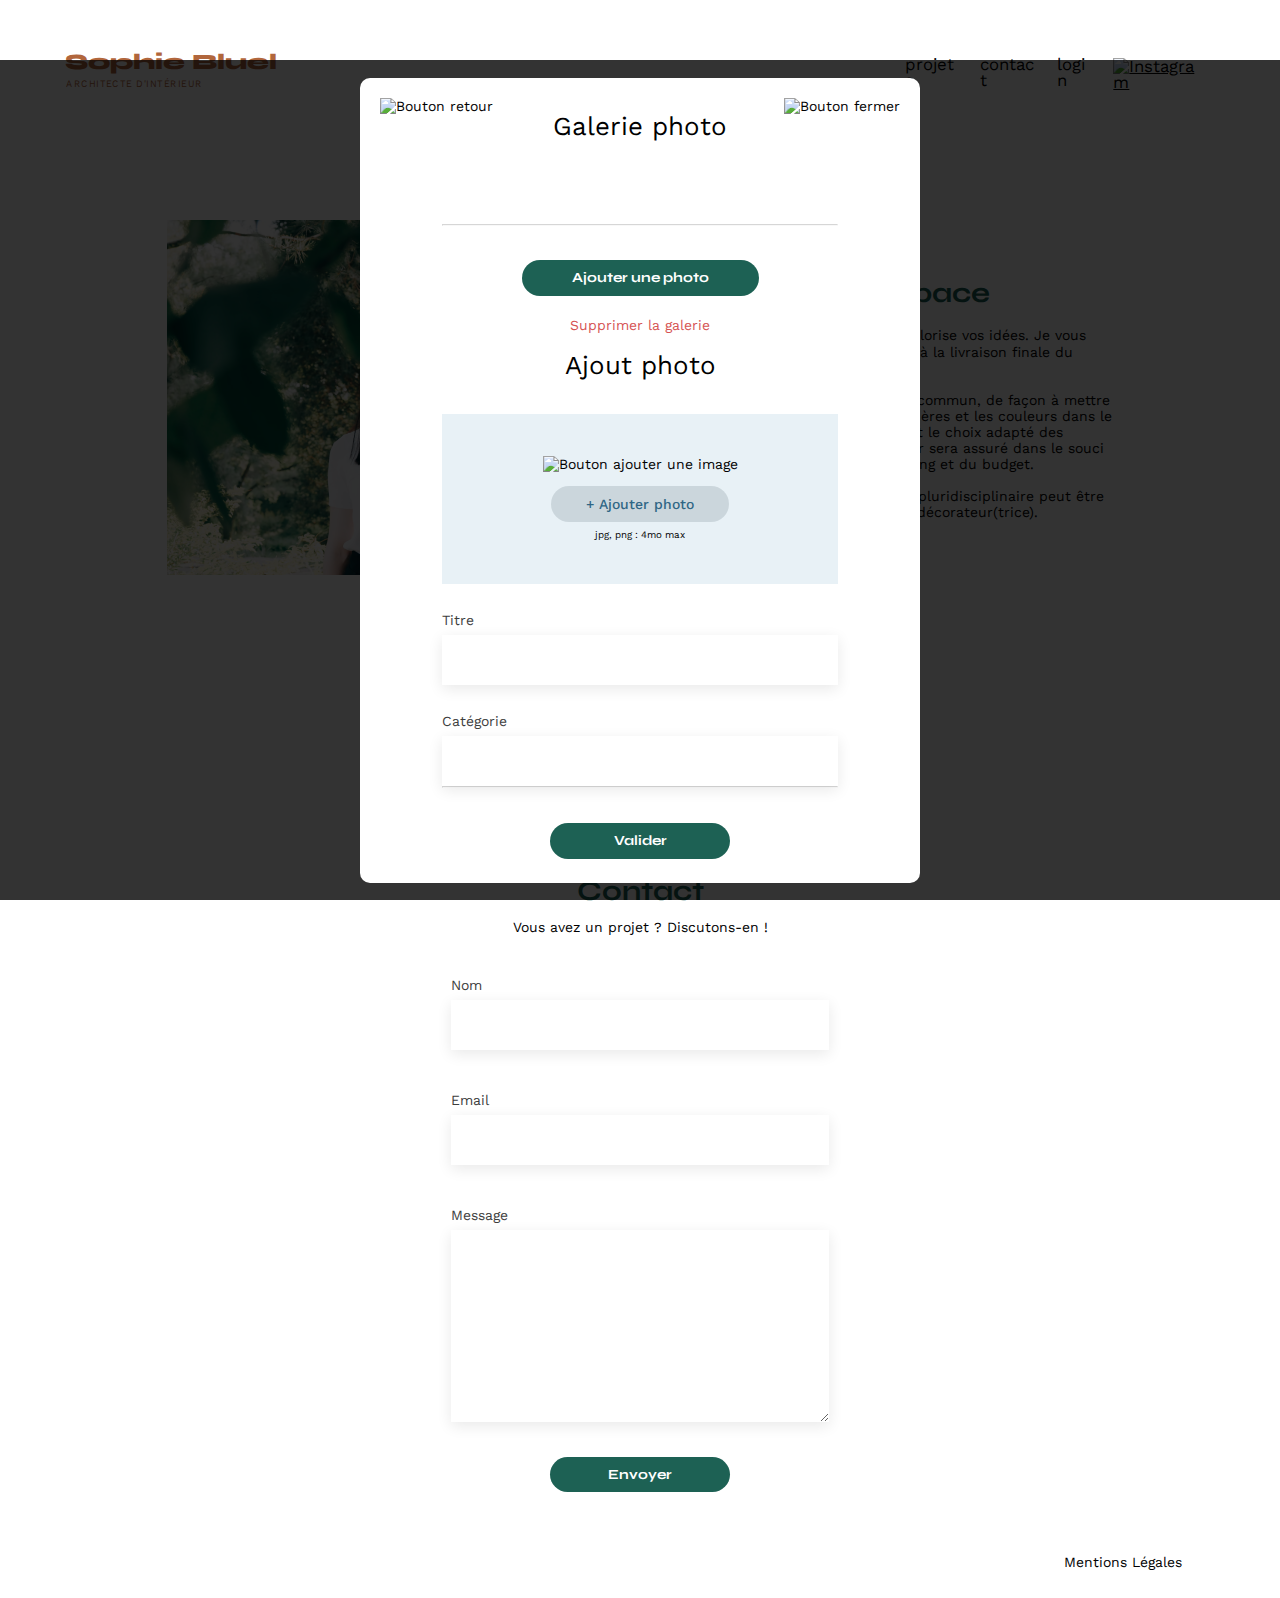
==== commit a749c996: "(minor changes)" ====
--- a/FrontEnd/index.html
+++ b/FrontEnd/index.html
@@ -14,16 +14,16 @@
         content="Sophie Bluel est l'architecte d'intérieur pour faire briller vos idées. Retrouvez ici ses meilleures conceptions : objets, appartements, hôtels et restaurants !">
     <link rel="stylesheet" href="./assets/style.css">
 
-    <script src="./assets/js/modules/config.js" defer></script>
-    <script src="./assets/js/modules/errorHandling/failedToLoad.js" defer></script>
-    <script src="./assets/js/modules/gui/errorBox.js" defer></script>
-    <script src="./assets/js/modules/gui/toast.js" defer></script>
-    <script src="./assets/js/modules/localStorage/localStorage.js" defer></script>
-    <script src="./assets/js/modules/crud/crud.js" defer></script>
-    <script src="./assets/js/modules/context/userContext.js" defer></script>
-    <script src="./assets/js/modules/context/galleryCacheContext.js" defer></script>
-    <script src="./assets/js/modules/gui/editor.js" defer></script>
-    <script src="./assets/js/gallery.js" defer></script>
+    <script src="./assets/js/config.js" defer></script>
+    <script src="./assets/js/context/failedToLoadCtx.js" defer></script>
+    <script src="./assets/js/gui/errorBox.js" defer></script>
+    <script src="./assets/js/gui/toast.js" defer></script>
+    <script src="./assets/js/context/localStorageCtx.js" defer></script>
+    <script src="./assets/js/context/crud.js" defer></script>
+    <script src="./assets/js/context/userCtx.js" defer></script>
+    <script src="./assets/js/context/galleryCacheCtx.js" defer></script>
+    <script src="./assets/js/gui/editor.js" defer></script>
+    <script src="./assets/js/gui/gallery.js" defer></script>
 </head>
 
 <body>
@@ -41,8 +41,8 @@
             <h1 class="prevent-select">Sophie Bluel <span>Architecte d'intérieur</span></h1>
             <nav class="navbar-menu">
                 <ul class="navbar-menu-elements">
-                    <li><a href="./index.html" class="navbar-item reset-text-decoration">projets</a></li>
-                    <li><a href="./index.html#contact" class="navbar-item reset-text-decoration"
+                    <li><a href="#" class="navbar-item reset-text-decoration">projets</a></li>
+                    <li><a href="#contact" class="navbar-item reset-text-decoration"
                             onclick="scrollToFooter()">contact</a></li>
                     <li><a href="./login.html" class="navbar-item reset-text-decoration" id="log-user-btn">login</a>
                     </li>
@@ -149,18 +149,17 @@
                                         <img class="picture-placeholder" src="./assets/icons/placeholder-picture.svg"
                                             alt="Bouton ajouter une image">
                                         <label for="add-file-input" class="add-file-btn">+ Ajouter photo</label>
-                                        <input name="add-file-input" id="add-file-input" class="add-file-input" type="file" title="" value="" required>
+                                        <input name="add-file-input" id="add-file-input" class="add-file-input" type="file" accept="image/jpeg, image/png" required>
                                         <p>jpg, png : 4mo max</p>
+                                        <img class="injected-picture" src="#" alt="">
                                     </div>
                                 </div>
                                 <label for="title">Titre</label>
                                 <input type="text" name="title" id="title" required>
                                 <label for="category-select">Catégorie</label>
-                                <select class="select" name="categories" id="category-select">
+                                <select class="select" name="categories" id="category-select" required>
                                     <option value="" label=" " selected disabled hidden></option>
-                                    <option value="category-1" id="option-categeo">Objets</option>
-                                    <option value="category-2">Appartements</option>
-                                    <option value="category-3">Hôtels & restaurants</option>
+                                    <!-- Dynamic Content -->
                                 </select>
                                 <hr>
                                 <button class="is-btn is-narrow">Valider</button>
--- a/FrontEnd/assets/style.css
+++ b/FrontEnd/assets/style.css
@@ -761,7 +761,6 @@
 
 .modal hr {
     width: 100%;
-    margin-top: 50px;
     opacity: .4;
 }
 
@@ -784,6 +783,7 @@
     grid-template-columns: repeat(5, 1fr);
     grid-column-gap: .9rem;
     grid-row-gap: 20px;
+    margin-bottom: 50px;
 }
 
 .modal .modal-gallery img {
@@ -797,7 +797,7 @@
     display: flex;
     flex-direction: column;
     min-width: 5vw;
-    min-height: 100px;
+    min-height: 115px;
 }
 
 .modal .modal-gallery-element-btns {
@@ -838,6 +838,10 @@
 
 .modal-gallery-move-btn {
     padding: 2px;
+}
+
+.modal-gallery-move-btn:not(.is-active) {
+    display: none;
 }
 
 .modal-head {
@@ -922,7 +926,6 @@
 }
 
 .modal .add-photo-box {
-    --_padding-bottom: 20px;
     position: relative;
     display: flex;
     flex-direction: column;
@@ -931,7 +934,7 @@
     width: 100%;
     min-height: 170px;
     background: var(--portfolio-modals-add-photo-box-bg-color);
-    padding-bottom: var(--_padding-bottom);
+    padding-bottom: 20px;
 }
 
 .modal .add-photo-box-placeholder {
@@ -946,14 +949,23 @@
     font-size: .7em;
 }
 
-.modal .add-photo-box .add-file-input {
+.modal .add-file-input {
     position: absolute;
-    width: 100%;
-    height: calc(100% + var(--_padding-bottom));
+    top: 0;
+    width: 100%;
+    height: 100%;
     opacity: 0;
-}
-
-.modal .add-photo-box .add-file-input:hover {
+    z-index: 2;
+}
+
+.modal .add-photo-box:focus-within {
+    --_thickness: 2px;
+    outline: var(--_thickness) solid var(--portfolio-modals-add-photo-button-font-color);
+    outline-offset: calc(--_thickness * -1);
+    border-radius: var(--_thickness);
+}
+
+.modal .add-file-input:hover {
     cursor: pointer;
 }
 
@@ -964,6 +976,21 @@
     margin-bottom: 1em;
 }
 
+.modal .injected-picture {
+    position: absolute;
+    top: 0;
+    left: auto;
+    right: auto;
+    width: 30%;
+    height: 100%;
+    object-fit: cover;
+    z-index: 1;
+}
+
+.modal .injected-picture:not(.is-active) {
+    display: none;
+}
+
 .modal .modal-content {
     width: 76%;
     height: calc(100% - 50px);
